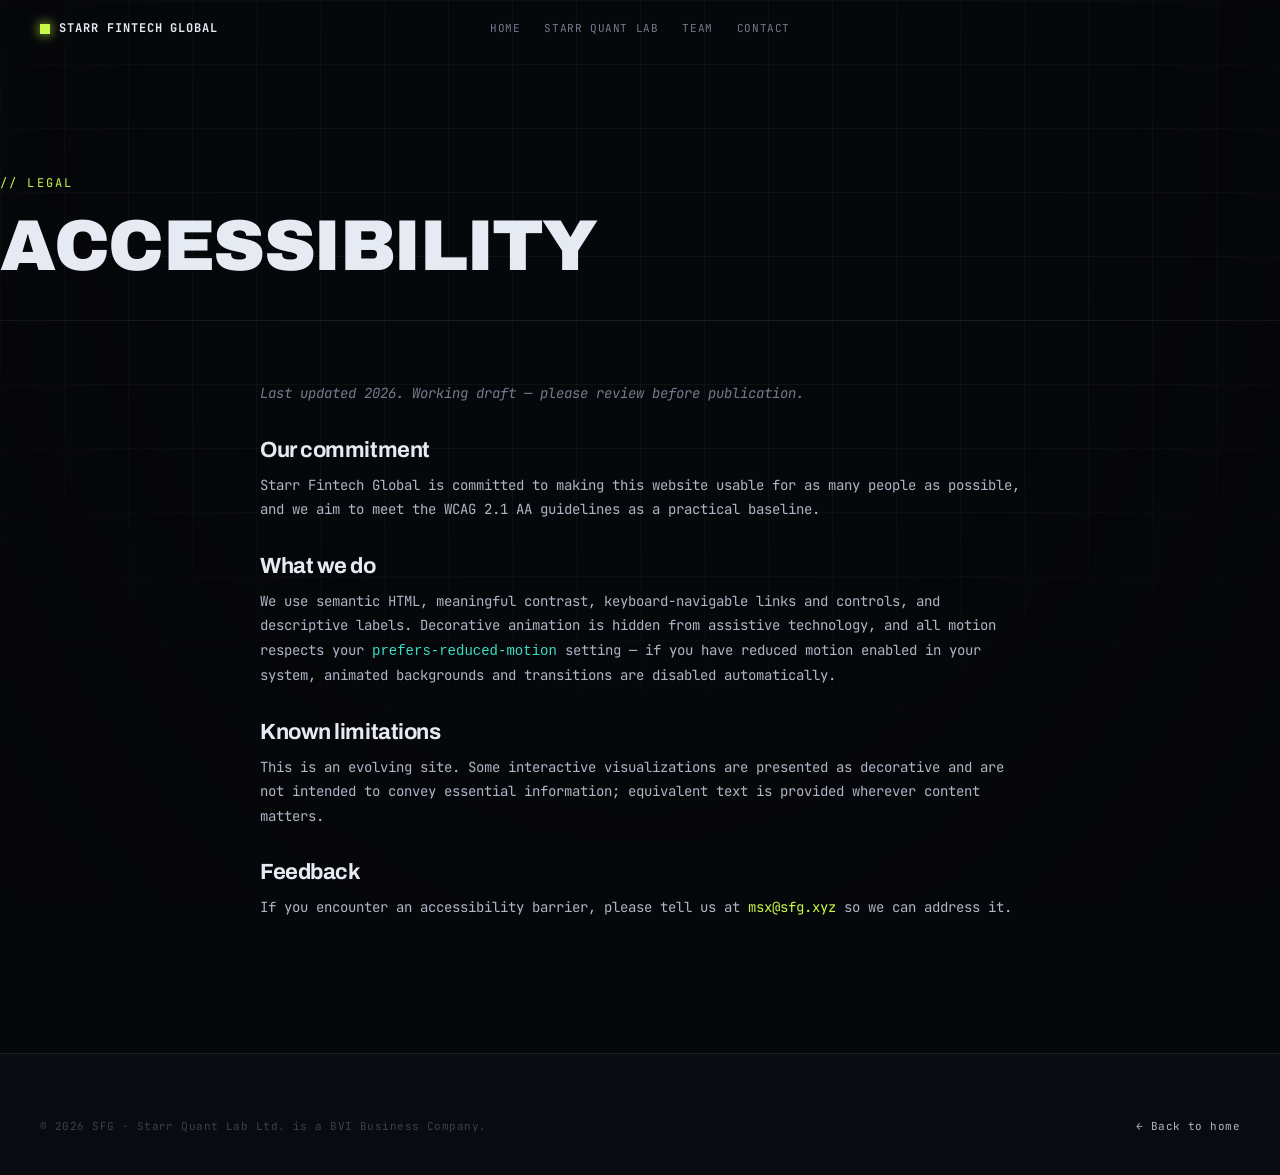
==== accessibility-statement.html @ e1ebe136 "feat: Starr Fintech Global official site (Infra Terminal design) Multi-page static site (zero-build," ====
<!DOCTYPE html>
<html lang="en">
<head>
<meta charset="UTF-8" />
<meta name="viewport" content="width=device-width, initial-scale=1" />
<title>Accessibility Statement — Starr Fintech Global</title>
<meta name="robots" content="noindex" />
<link rel="preconnect" href="https://fonts.googleapis.com" />
<link rel="preconnect" href="https://fonts.gstatic.com" crossorigin />
<link href="https://fonts.googleapis.com/css2?family=JetBrains+Mono:wght@300;400;500;700&family=Archivo:wght@500;700;800;900&display=swap" rel="stylesheet" />
<link rel="stylesheet" href="./assets/sfg.css" />
</head>
<body>
  <div class="gridlines" aria-hidden="true"></div>
  <div class="vignette" aria-hidden="true"></div>

  <nav class="bar">
    <a class="brand" href="./"><span class="sq"></span>Starr Fintech Global</a>
    <div class="tabs">
      <a href="./">Home</a>
      <a href="https://starrquantlab.com" target="_blank" rel="noopener">Starr Quant Lab</a>
      <a href="./team.html">Team</a>
      <a href="./contact.html">Contact</a>
    </div>
    <button class="menu-btn" aria-label="Menu">Menu</button>
  </nav>

  <main class="stack">
    <header class="page-head wrap">
      <p class="eyebrow">// legal</p>
      <h1 class="display" style="font-size:clamp(36px,6vw,72px);margin-top:18px">Accessibility</h1>
    </header>
    <div class="wrap legal">
      <p><em style="color:var(--dim)">Last updated <span data-year>2026</span>. Working draft — please review before publication.</em></p>

      <h2>Our commitment</h2>
      <p>Starr Fintech Global is committed to making this website usable for as many people as possible, and we
        aim to meet the WCAG 2.1 AA guidelines as a practical baseline.</p>

      <h2>What we do</h2>
      <p>We use semantic HTML, meaningful contrast, keyboard-navigable links and controls, and descriptive labels.
        Decorative animation is hidden from assistive technology, and all motion respects your
        <code style="color:var(--cyan)">prefers-reduced-motion</code> setting — if you have reduced motion enabled
        in your system, animated backgrounds and transitions are disabled automatically.</p>

      <h2>Known limitations</h2>
      <p>This is an evolving site. Some interactive visualizations are presented as decorative and are not intended
        to convey essential information; equivalent text is provided wherever content matters.</p>

      <h2>Feedback</h2>
      <p>If you encounter an accessibility barrier, please tell us at
        <a href="mailto:msx@sfg.xyz" style="color:var(--lime)">msx@sfg.xyz</a> so we can address it.</p>
    </div>
  </main>

  <footer class="foot">
    <div class="wrap">
      <div class="foot-bot" style="border:0;margin:0;padding:0">
        <span>© <span data-year>2026</span> SFG · Starr Quant Lab Ltd. is a BVI Business Company.</span>
        <span><a href="./" style="color:var(--fg-2)">← Back to home</a></span>
      </div>
    </div>
  </footer>

<script src="https://cdn.jsdelivr.net/npm/gsap@3.13.0/dist/gsap.min.js"></script>
<script src="./assets/sfg.js"></script>
</body>
</html>
---- assets/sfg.css ----
/* ════════════════════════════════════════════════════════════
   Starr Fintech Global — sfg.xyz
   Design system · "Infra Terminal" (Direction B)
   Shared across Home / Team / Contact / legal pages.
   ════════════════════════════════════════════════════════════ */

:root{
  --bg:#06070A; --bg-2:#090B10; --panel:#0B0D12; --panel-2:#0F121A;
  --fg:#E6EAF2; --fg-2:#AEB6C6; --dim:#727B8C; --faint:#3A4151;
  --lime:#C7F948; --cyan:#37E0C8;
  --line:rgba(255,255,255,.08); --line-soft:rgba(255,255,255,.045);
  --grid:rgba(255,255,255,.045);
  --mono:'JetBrains Mono',ui-monospace,monospace;
  --disp:'Archivo',system-ui,sans-serif;
  --maxw:1280px;
}
*{box-sizing:border-box;margin:0;padding:0}
html{scroll-behavior:smooth}
body{background:var(--bg);color:var(--fg);font-family:var(--mono);font-size:15px;line-height:1.6;
  min-height:100vh;overflow-x:hidden;-webkit-font-smoothing:antialiased}
::selection{background:var(--lime);color:var(--bg)}
a{color:inherit;text-decoration:none}
img{max-width:100%;display:block}

/* ── ambient layers ── */
canvas.net{position:fixed;inset:0;z-index:0}
.gridlines{position:fixed;inset:0;z-index:1;pointer-events:none;
  background-image:linear-gradient(var(--grid) 1px,transparent 1px),linear-gradient(90deg,var(--grid) 1px,transparent 1px);
  background-size:64px 64px;
  mask-image:radial-gradient(ellipse 90% 60% at 50% 30%,#000 30%,transparent 100%)}
.vignette{position:fixed;inset:0;z-index:2;pointer-events:none;
  background:radial-gradient(ellipse at 50% 0%,transparent 55%,rgba(6,7,10,.7) 100%)}
.scanbar{position:fixed;top:0;left:0;height:2px;width:100%;transform:scaleX(0);transform-origin:0 50%;
  z-index:60;background:linear-gradient(90deg,var(--lime),var(--cyan))}

.stack{position:relative;z-index:10}
.wrap{max-width:var(--maxw);margin:0 auto;padding:0 40px}
@media(max-width:720px){.wrap{padding:0 22px}}

/* ── nav ── */
nav.bar{position:fixed;top:0;left:0;right:0;z-index:40;
  display:grid;grid-template-columns:1fr auto 1fr;align-items:center;
  padding:18px 40px;max-width:var(--maxw);margin:0 auto;font-size:12px;letter-spacing:.05em;
  transition:padding .3s}
nav.bar.scrolled{padding-top:12px;padding-bottom:12px}
.bar::after{content:'';position:absolute;left:40px;right:40px;bottom:0;height:1px;background:var(--line-soft);
  opacity:0;transition:opacity .3s}
nav.bar.scrolled::after{opacity:1}
.brand{display:flex;align-items:center;gap:9px;font-weight:700;text-transform:uppercase;letter-spacing:.08em}
.brand .sq{width:10px;height:10px;background:var(--lime);box-shadow:0 0 12px var(--lime)}
.tabs{display:flex;gap:24px;justify-self:center;text-transform:uppercase;font-size:11px;color:var(--dim)}
.tabs a{position:relative;transition:color .2s;padding:2px 0}
.tabs a:hover,.tabs a[aria-current]{color:var(--lime)}
.tabs a::before{content:'';position:absolute;left:-12px;top:50%;width:4px;height:4px;background:var(--lime);
  transform:translateY(-50%) scale(0);transition:transform .2s}
.tabs a:hover::before,.tabs a[aria-current]::before{transform:translateY(-50%) scale(1)}
.bar .status{justify-self:end;color:var(--dim)}
.bar .status b{color:var(--cyan)}
.menu-btn{display:none;justify-self:end;background:none;border:1px solid var(--line);color:var(--fg);
  font-family:var(--mono);font-size:11px;letter-spacing:.08em;padding:8px 12px;cursor:pointer;text-transform:uppercase}
@media(max-width:820px){
  .tabs,.bar .status{display:none}
  .menu-btn{display:block}
  nav.bar{grid-template-columns:1fr auto}
  .tabs.open{display:flex;position:absolute;top:100%;right:40px;flex-direction:column;gap:14px;
    background:var(--panel);border:1px solid var(--line);padding:18px 22px;font-size:13px}
}

/* ── corner ticks (decorative) ── */
.corner{position:fixed;width:14px;height:14px;border:1px solid var(--faint);z-index:12;opacity:.6;pointer-events:none}
.corner.tl{top:74px;left:22px;border-right:0;border-bottom:0}
.corner.tr{top:74px;right:22px;border-left:0;border-bottom:0}
.corner.bl{bottom:22px;left:22px;border-right:0;border-top:0}
.corner.br{bottom:22px;right:22px;border-left:0;border-top:0}
@media(max-width:720px){.corner{display:none}}

/* ── shared type ── */
.eyebrow{font-size:12px;letter-spacing:.18em;text-transform:uppercase;color:var(--lime);
  display:inline-flex;align-items:center;gap:10px}
.eyebrow .idx{color:var(--dim)}
.eyebrow .blink{width:8px;height:13px;background:var(--lime);animation:blink 1.1s steps(1) infinite}
@keyframes blink{50%{opacity:0}}
.hl{color:var(--lime)}
.cy{color:var(--cyan)}

h1,h2,h3{font-family:var(--disp);font-weight:900;letter-spacing:-.02em;line-height:.95;text-transform:uppercase}
.display{font-size:clamp(50px,10.5vw,150px)}
.h-sec{font-size:clamp(32px,5.5vw,68px);font-weight:800}
.lede{max-width:620px;font-size:clamp(15px,1.7vw,17px);line-height:1.7;color:var(--fg-2)}
.lede em{color:var(--fg);font-style:normal;border-bottom:1px solid var(--lime)}

/* ── sections ── */
section{position:relative;padding:130px 0}
.sec-head{display:flex;flex-direction:column;gap:18px;margin-bottom:54px;max-width:760px}

/* ── buttons ── */
.btn{display:inline-flex;align-items:center;gap:12px;font-family:var(--mono);font-size:12px;
  letter-spacing:.08em;text-transform:uppercase;padding:15px 26px;cursor:pointer;transition:.25s}
.btn.lime{border:1px solid rgba(199,249,72,.4);color:var(--lime);background:transparent}
.btn.lime:hover{background:rgba(199,249,72,.1);box-shadow:0 0 30px rgba(199,249,72,.22)}
.btn.solid{background:var(--lime);color:var(--bg);border:1px solid var(--lime);font-weight:700}
.btn.solid:hover{box-shadow:0 0 34px rgba(199,249,72,.4);transform:translateY(-2px)}
.btn.ghost{border:1px solid var(--line);color:var(--fg)}
.btn.ghost:hover{border-color:var(--cyan);color:var(--cyan)}

/* ── hero ── */
.hero{min-height:100vh;display:flex;flex-direction:column;justify-content:center;padding-top:90px}
.hero h1 .scr{display:block}
.hero .meta{display:flex;gap:38px;margin-top:34px;flex-wrap:wrap;font-size:13px;color:var(--dim)}
.hero .meta b{display:block;color:var(--fg);font-size:28px;font-weight:500;font-family:var(--disp)}
.scroll-cue{position:absolute;bottom:30px;left:50%;transform:translateX(-50%);
  font-size:10px;letter-spacing:.2em;text-transform:uppercase;color:var(--dim);display:flex;
  flex-direction:column;align-items:center;gap:8px}
.scroll-cue .ln{width:1px;height:40px;background:linear-gradient(var(--dim),transparent);overflow:hidden}
.scroll-cue .ln::after{content:'';display:block;width:1px;height:14px;background:var(--lime);
  animation:drop 2s cubic-bezier(.6,0,.4,1) infinite}
@keyframes drop{0%{transform:translateY(-14px)}60%,100%{transform:translateY(40px)}}

/* ── algorithm cards ── */
.algo-grid{display:grid;grid-template-columns:repeat(3,1fr);gap:1px;background:var(--line-soft);
  border:1px solid var(--line-soft)}
@media(max-width:900px){.algo-grid{grid-template-columns:1fr}}
.algo{background:var(--bg-2);padding:30px 26px 32px;position:relative;transition:background .3s}
.algo:hover{background:var(--panel-2)}
.algo::after{content:'';position:absolute;left:0;top:0;height:2px;width:0;background:var(--lime);transition:width .4s}
.algo:hover::after{width:100%}
.algo .code{font-family:var(--disp);font-weight:800;font-size:26px;color:var(--fg);letter-spacing:-.01em}
.algo .nm{margin-top:8px;color:var(--fg-2);font-size:14px;line-height:1.5}
.algo .st{margin-top:20px;display:inline-flex;align-items:center;gap:8px;font-size:11px;
  letter-spacing:.08em;text-transform:uppercase;color:var(--lime)}
.algo .st.soon{color:var(--dim)}
.algo .st .led{width:7px;height:7px;border-radius:50%;background:var(--lime);box-shadow:0 0 8px var(--lime)}
.algo .st.soon .led{background:var(--dim);box-shadow:none}

/* ── framework cards (vision / HF stack) ── */
.fw-grid{display:grid;grid-template-columns:repeat(3,1fr);gap:1px;background:var(--line-soft);
  border:1px solid var(--line-soft);margin-top:40px}
@media(max-width:900px){.fw-grid{grid-template-columns:1fr}}
.fw{background:var(--bg-2);padding:30px 26px 30px;position:relative;transition:background .3s;display:flex;flex-direction:column}
.fw:hover{background:var(--panel-2)}
.fw::after{content:'';position:absolute;left:0;top:0;height:2px;width:0;background:var(--cyan);transition:width .4s}
.fw:hover::after{width:100%}
.fw-no{font-size:12px;letter-spacing:.1em;color:var(--cyan)}
.fw h3{font-family:var(--disp);font-weight:800;font-size:21px;letter-spacing:-.01em;text-transform:none;margin:12px 0 12px}
.fw p{color:var(--fg-2);font-size:14px;line-height:1.6}
.fw .stat{margin-top:auto;padding-top:20px;display:flex;flex-direction:column;gap:8px}
.fw .stat .s{display:flex;justify-content:space-between;gap:14px;font-size:13px;border-top:1px solid var(--line-soft);padding-top:9px}
.fw .stat .s .k{color:var(--dim)}
.fw .stat .s .v{color:var(--fg);font-family:var(--disp);font-weight:700}
.fw .stat .s .v small{font-family:var(--mono);font-weight:400;color:var(--lime)}
.fw .tag{display:inline-block;margin-top:14px;font-size:11px;letter-spacing:.08em;text-transform:uppercase;color:var(--lime)}

/* ghost / R&D card (strategy grid filler) */
.algo.ghost{background:var(--bg);display:flex;flex-direction:column;justify-content:center;align-items:flex-start}
.algo.ghost .code{color:var(--faint)}
.algo.ghost .nm{color:var(--dim)}
.algo.ghost a{color:var(--cyan);font-size:12px;letter-spacing:.06em;text-transform:uppercase;margin-top:18px}

/* ── feature rows (infra) ── */
.feature{display:grid;grid-template-columns:1fr 1fr;gap:60px;align-items:center}
@media(max-width:860px){.feature{grid-template-columns:1fr;gap:34px}}
.spec{border-top:1px solid var(--line);display:flex;flex-direction:column;gap:1px}
.spec .row{display:grid;grid-template-columns:auto 1fr;gap:20px;padding:18px 0;border-bottom:1px solid var(--line-soft)}
.spec .row .k{color:var(--dim);font-size:12px;letter-spacing:.06em;text-transform:uppercase}
.spec .row .v{color:var(--fg-2);font-size:14px}
.spec .row .v b{color:var(--fg)}

/* ── team ── */
.lead-grid{display:grid;grid-template-columns:repeat(3,1fr);gap:1px;background:var(--line-soft);border:1px solid var(--line-soft)}
@media(max-width:900px){.lead-grid{grid-template-columns:repeat(2,1fr)}}
@media(max-width:600px){.lead-grid{grid-template-columns:1fr}}
.lead{background:var(--bg-2);padding:28px 24px 30px;transition:background .3s;position:relative}
.lead:hover{background:var(--panel-2)}
.lead .avatar{width:72px;height:72px;display:grid;place-items:center;font-family:var(--disp);font-weight:800;
  font-size:26px;color:var(--bg);background:linear-gradient(135deg,var(--lime),var(--cyan));margin-bottom:18px;
  position:relative;overflow:hidden}
.lead .avatar img{position:absolute;inset:0;width:100%;height:100%;object-fit:cover;object-position:center top}
.lead .nm{font-family:var(--disp);font-weight:700;font-size:19px;letter-spacing:-.01em;text-transform:none}
.lead .role{margin-top:5px;font-size:12px;letter-spacing:.06em;text-transform:uppercase;color:var(--lime)}
.lead .bio{margin-top:14px;font-size:13px;line-height:1.6;color:var(--fg-2)}
.cmt-grid{display:grid;grid-template-columns:repeat(2,1fr);gap:1px;background:var(--line-soft);border:1px solid var(--line-soft);margin-top:30px}
@media(max-width:640px){.cmt-grid{grid-template-columns:1fr}}
.cmt{background:var(--bg-2);padding:18px 22px;display:flex;flex-direction:column;gap:5px;transition:background .3s}
.cmt:hover{background:var(--panel-2)}
.cmt .nm{display:flex;align-items:center;gap:10px;font-size:15px;color:var(--fg);font-weight:500}
.cmt .dot{width:6px;height:6px;border-radius:50%;background:var(--cyan);flex-shrink:0}
.cmt .role{padding-left:16px;font-size:12px;letter-spacing:.02em;color:var(--dim);line-height:1.5}

/* ── contact form ── */
.form{display:grid;grid-template-columns:1fr 1fr;gap:20px;max-width:680px}
.form .full{grid-column:1/-1}
.field{display:flex;flex-direction:column;gap:8px}
.field label{font-size:11px;letter-spacing:.1em;text-transform:uppercase;color:var(--dim)}
.field input,.field textarea{background:var(--panel);border:1px solid var(--line);color:var(--fg);
  font-family:var(--mono);font-size:14px;padding:13px 15px;transition:border-color .2s}
.field input:focus,.field textarea:focus{outline:none;border-color:var(--lime)}
.field textarea{resize:vertical;min-height:130px}
@media(max-width:600px){.form{grid-template-columns:1fr}}

/* ── footer ── */
footer.foot{border-top:1px solid var(--line);padding:64px 0 40px;position:relative;z-index:10;background:var(--bg-2)}
.foot-top{display:grid;grid-template-columns:1.4fr 1fr;gap:50px}
@media(max-width:820px){.foot-top{grid-template-columns:1fr;gap:34px}}
.foot-desc{font-size:13px;line-height:1.7;color:var(--dim);max-width:560px}
.foot-desc b{color:var(--fg-2)}
.foot-links{display:flex;flex-direction:column;gap:12px;font-size:13px}
.foot-links .lab{font-size:11px;letter-spacing:.1em;text-transform:uppercase;color:var(--faint);margin-bottom:6px}
.foot-links a{color:var(--fg-2);transition:color .2s}
.foot-links a:hover{color:var(--lime)}
.foot-bot{margin-top:48px;padding-top:24px;border-top:1px solid var(--line-soft);
  display:flex;justify-content:space-between;gap:16px;flex-wrap:wrap;font-size:11px;color:var(--faint);letter-spacing:.04em}

/* ── reveal init ── */
[data-fade]{will-change:transform,opacity}
@media(prefers-reduced-motion:reduce){
  [data-fade]{opacity:1!important;transform:none!important}
  .scroll-cue .ln::after{animation:none}
  html{scroll-behavior:auto}
}

/* page header (interior pages) */
.page-head{padding:170px 0 40px;border-bottom:1px solid var(--line-soft)}
.page-head .display{font-size:clamp(44px,8vw,104px)}
.legal{max-width:760px;padding:60px 0 120px}
.legal h2{font-size:22px;margin:34px 0 12px;text-transform:none;font-family:var(--disp);font-weight:700}
.legal p{color:var(--fg-2);margin-bottom:14px;font-size:14px;line-height:1.75}
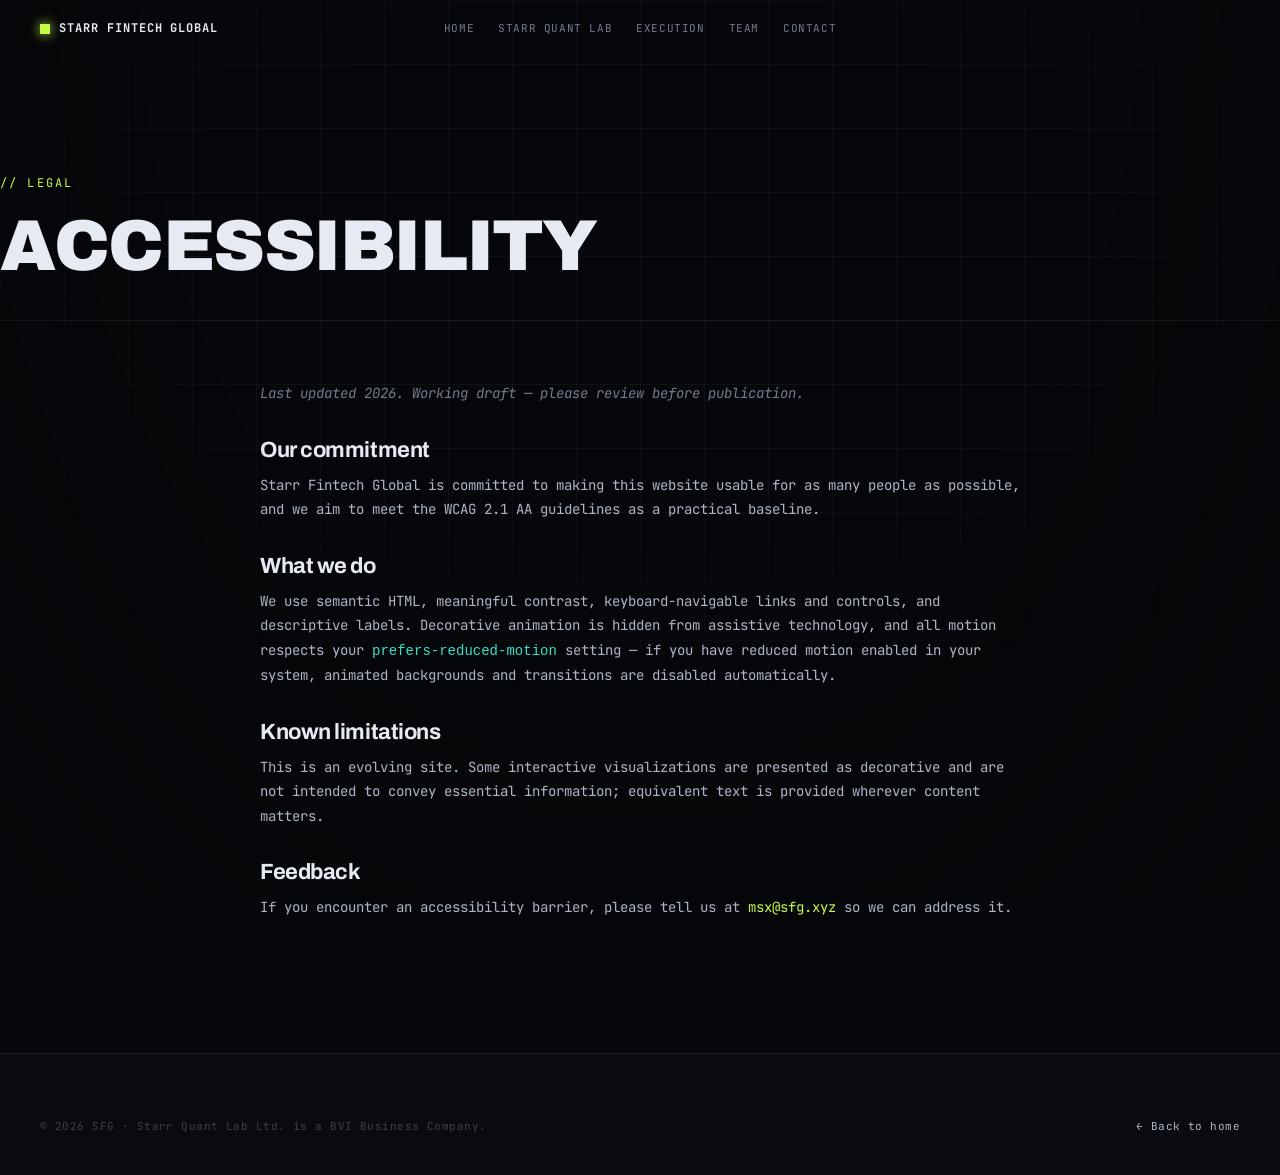
==== commit b09b4942: "execution: add Starr Execution service page + nav tab site-wide New execution.html introducing the e" ====
--- a/accessibility-statement.html
+++ b/accessibility-statement.html
@@ -5,6 +5,8 @@
 <meta name="viewport" content="width=device-width, initial-scale=1" />
 <title>Accessibility Statement — Starr Fintech Global</title>
 <meta name="robots" content="noindex" />
+<meta name="theme-color" content="#06070A" />
+<link rel="icon" href="/assets/favicon.svg" type="image/svg+xml" />
 <link rel="preconnect" href="https://fonts.googleapis.com" />
 <link rel="preconnect" href="https://fonts.gstatic.com" crossorigin />
 <link href="https://fonts.googleapis.com/css2?family=JetBrains+Mono:wght@300;400;500;700&family=Archivo:wght@500;700;800;900&display=swap" rel="stylesheet" />
@@ -19,6 +21,7 @@
     <div class="tabs">
       <a href="./">Home</a>
       <a href="https://starrquantlab.com" target="_blank" rel="noopener">Starr Quant Lab</a>
+      <a href="./execution.html">Execution</a>
       <a href="./team.html">Team</a>
       <a href="./contact.html">Contact</a>
     </div>
--- a/assets/sfg.css
+++ b/assets/sfg.css
@@ -42,7 +42,8 @@
   display:grid;grid-template-columns:1fr auto 1fr;align-items:center;
   padding:18px 40px;max-width:var(--maxw);margin:0 auto;font-size:12px;letter-spacing:.05em;
   transition:padding .3s}
-nav.bar.scrolled{padding-top:12px;padding-bottom:12px}
+nav.bar.scrolled{padding-top:12px;padding-bottom:12px;
+  background:rgba(6,7,10,.92);backdrop-filter:blur(12px) saturate(1.2);-webkit-backdrop-filter:blur(12px) saturate(1.2)}
 .bar::after{content:'';position:absolute;left:40px;right:40px;bottom:0;height:1px;background:var(--line-soft);
   opacity:0;transition:opacity .3s}
 nav.bar.scrolled::after{opacity:1}
@@ -166,8 +167,8 @@
 .spec .row .v b{color:var(--fg)}
 
 /* ── team ── */
-.lead-grid{display:grid;grid-template-columns:repeat(3,1fr);gap:1px;background:var(--line-soft);border:1px solid var(--line-soft)}
-@media(max-width:900px){.lead-grid{grid-template-columns:repeat(2,1fr)}}
+.lead-grid{display:grid;grid-template-columns:repeat(4,1fr);gap:1px;background:var(--line-soft);border:1px solid var(--line-soft)}
+@media(max-width:1100px){.lead-grid{grid-template-columns:repeat(2,1fr)}}
 @media(max-width:600px){.lead-grid{grid-template-columns:1fr}}
 .lead{background:var(--bg-2);padding:28px 24px 30px;transition:background .3s;position:relative}
 .lead:hover{background:var(--panel-2)}
@@ -178,6 +179,11 @@
 .lead .nm{font-family:var(--disp);font-weight:700;font-size:19px;letter-spacing:-.01em;text-transform:none}
 .lead .role{margin-top:5px;font-size:12px;letter-spacing:.06em;text-transform:uppercase;color:var(--lime)}
 .lead .bio{margin-top:14px;font-size:13px;line-height:1.6;color:var(--fg-2)}
+.lead.ghost{background:var(--bg);display:flex;flex-direction:column;justify-content:center}
+.lead.ghost .avatar{background:none;border:1px dashed var(--faint);color:var(--faint);box-shadow:none}
+.lead.ghost .nm{color:var(--dim);font-weight:500}
+.lead.ghost .role{color:var(--faint)}
+.lead.ghost .bio{color:var(--faint);font-style:italic}
 .cmt-grid{display:grid;grid-template-columns:repeat(2,1fr);gap:1px;background:var(--line-soft);border:1px solid var(--line-soft);margin-top:30px}
 @media(max-width:640px){.cmt-grid{grid-template-columns:1fr}}
 .cmt{background:var(--bg-2);padding:18px 22px;display:flex;flex-direction:column;gap:5px;transition:background .3s}
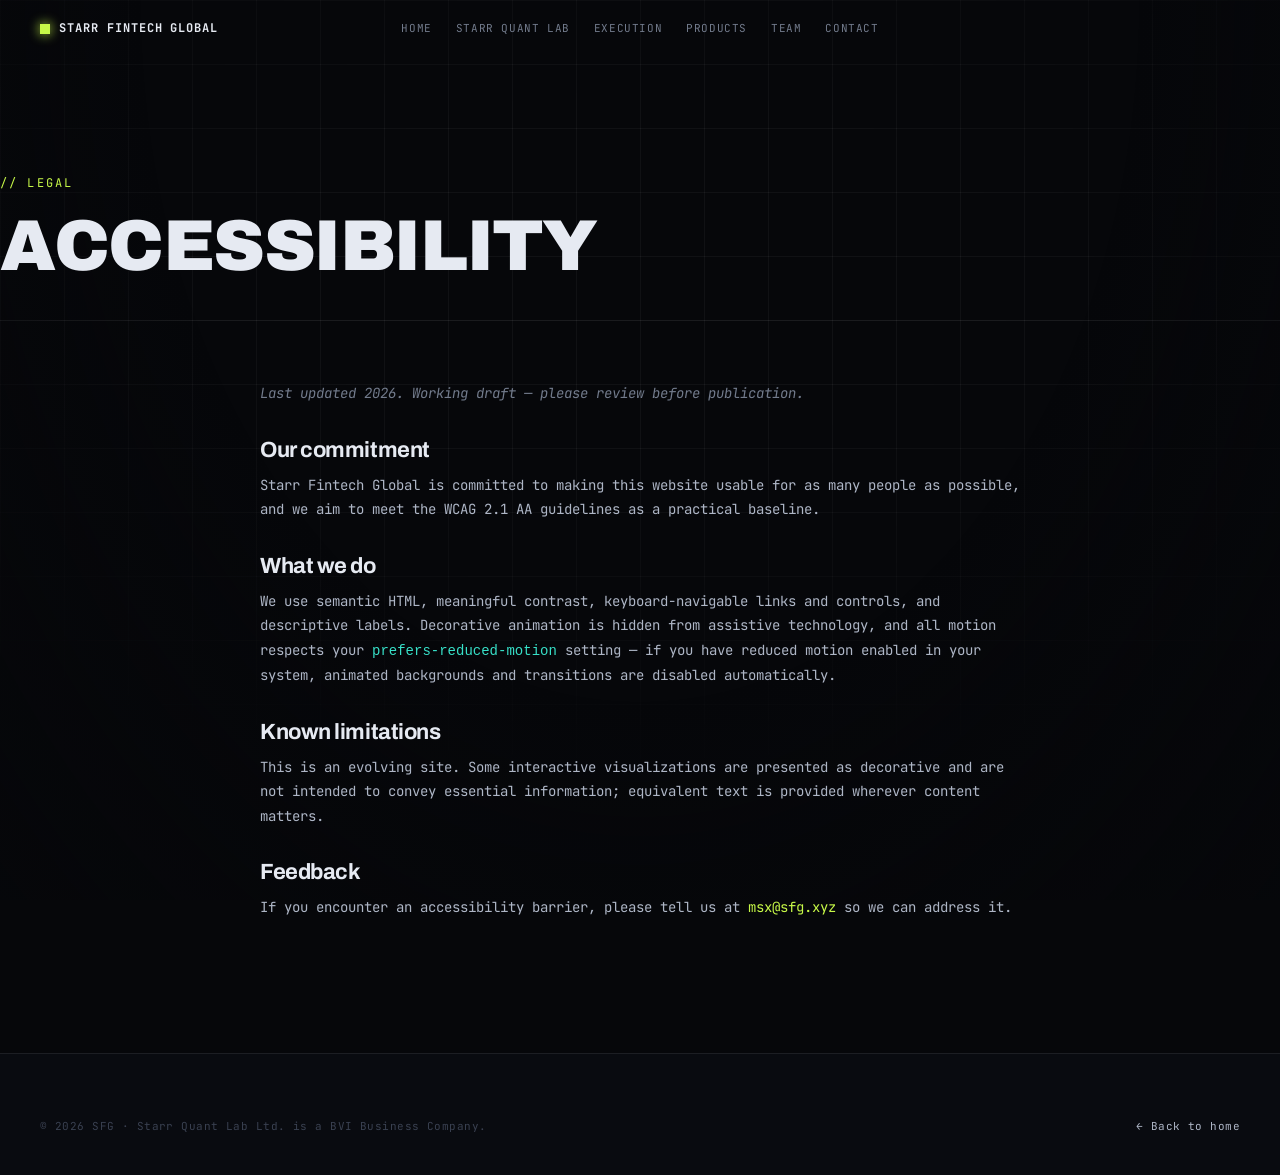
==== commit b6386442: "nav: add Products (deck.sfg.xyz) to header tabs and footer Co-Authored-By: Claude Opus 5.5 <noreply@" ====
--- a/accessibility-statement.html
+++ b/accessibility-statement.html
@@ -22,6 +22,7 @@
       <a href="./">Home</a>
       <a href="https://starrquantlab.com" target="_blank" rel="noopener">Starr Quant Lab</a>
       <a href="./execution.html">Execution</a>
+      <a href="https://deck.sfg.xyz" target="_blank" rel="noopener">Products</a>
       <a href="./team.html">Team</a>
       <a href="./contact.html">Contact</a>
     </div>
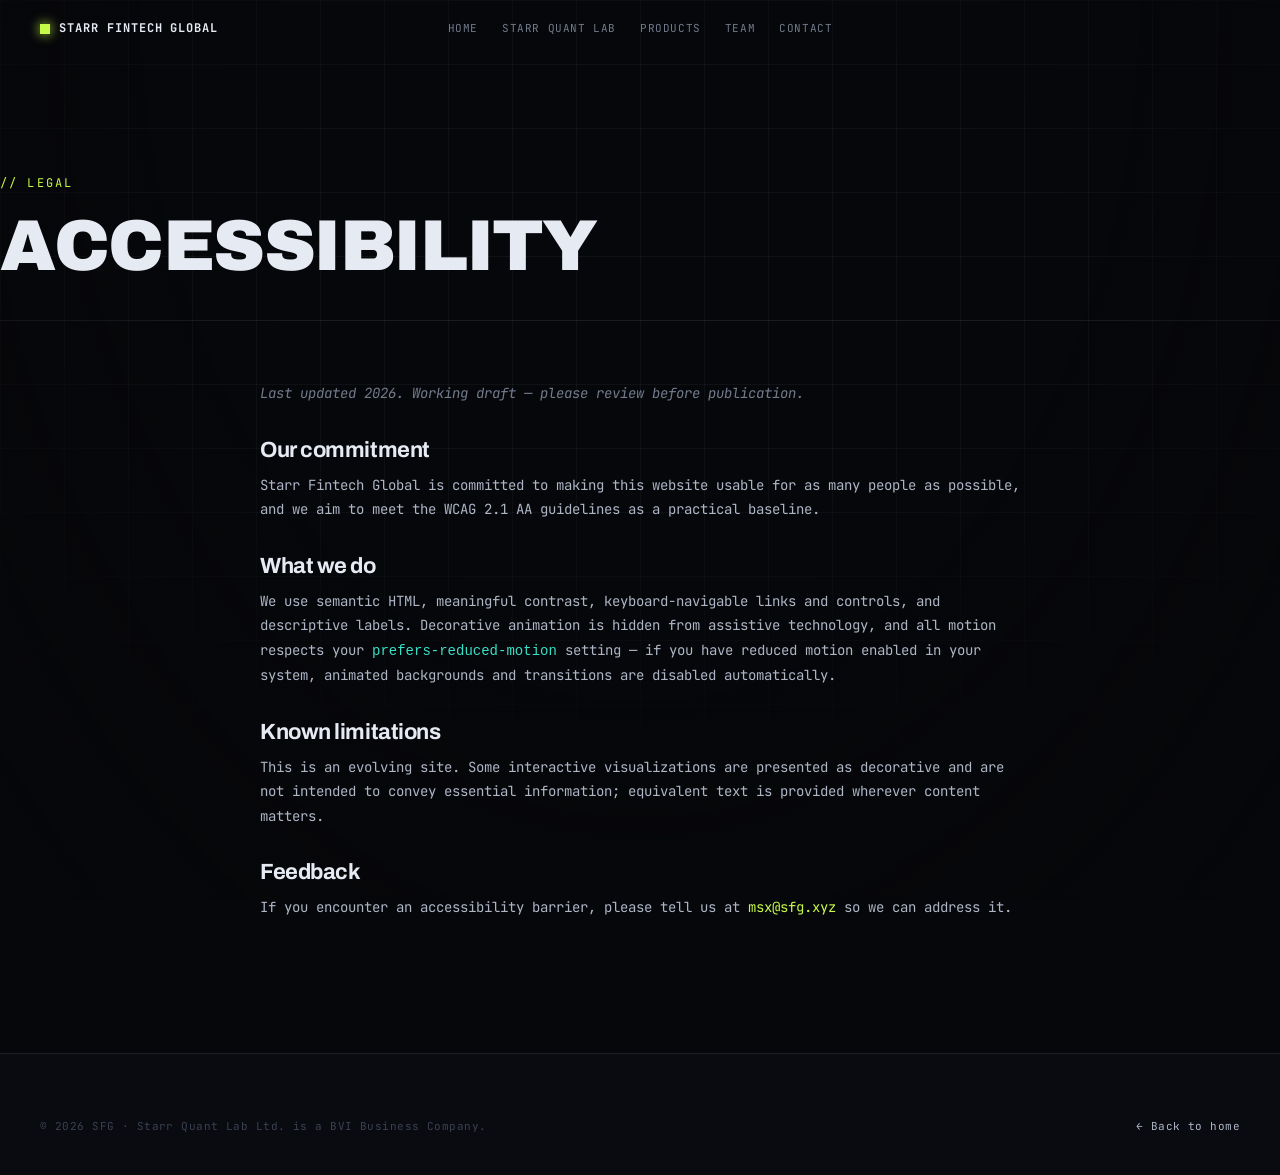
==== commit 35d3c102: "site: Execution moves into the products deck Execution is now a product line on deck.sfg.xyz: drop t" ====
--- a/accessibility-statement.html
+++ b/accessibility-statement.html
@@ -21,7 +21,6 @@
     <div class="tabs">
       <a href="./">Home</a>
       <a href="https://starrquantlab.com" target="_blank" rel="noopener">Starr Quant Lab</a>
-      <a href="./execution.html">Execution</a>
       <a href="https://deck.sfg.xyz" target="_blank" rel="noopener">Products</a>
       <a href="./team.html">Team</a>
       <a href="./contact.html">Contact</a>
